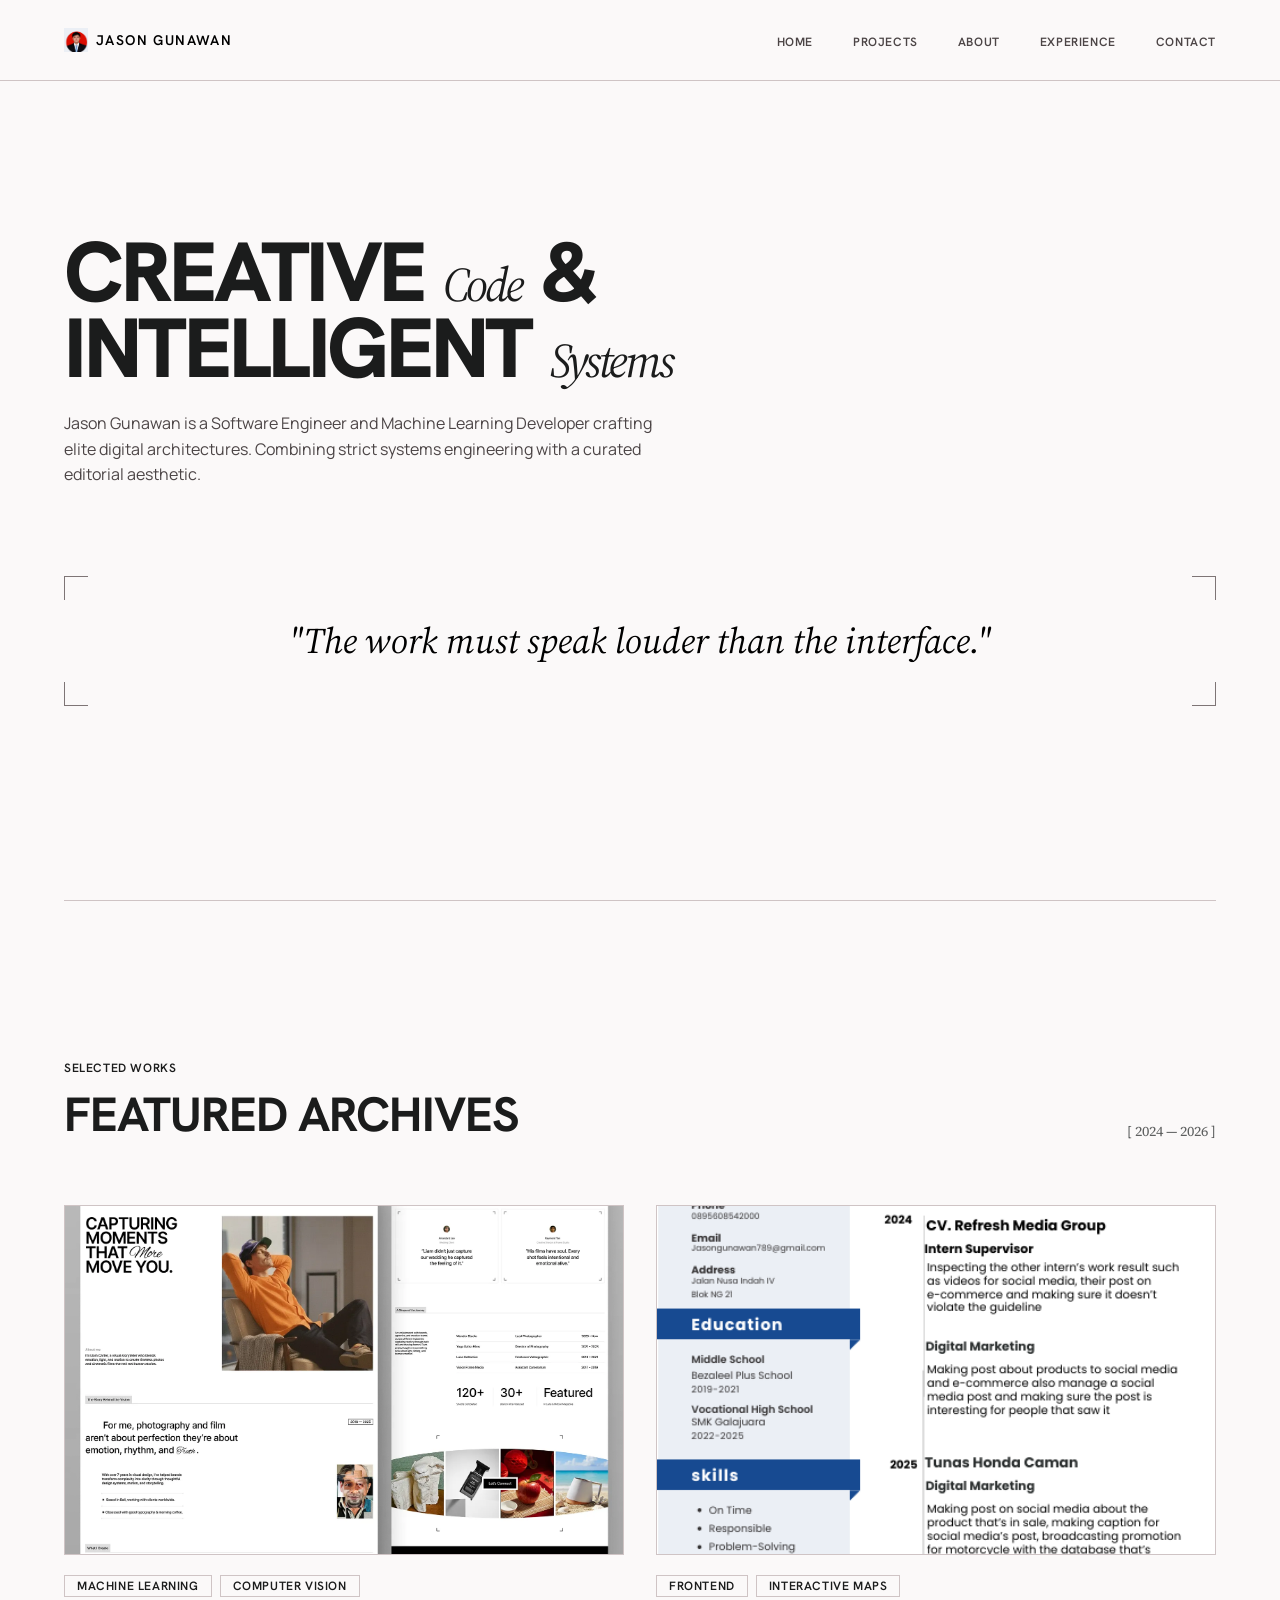
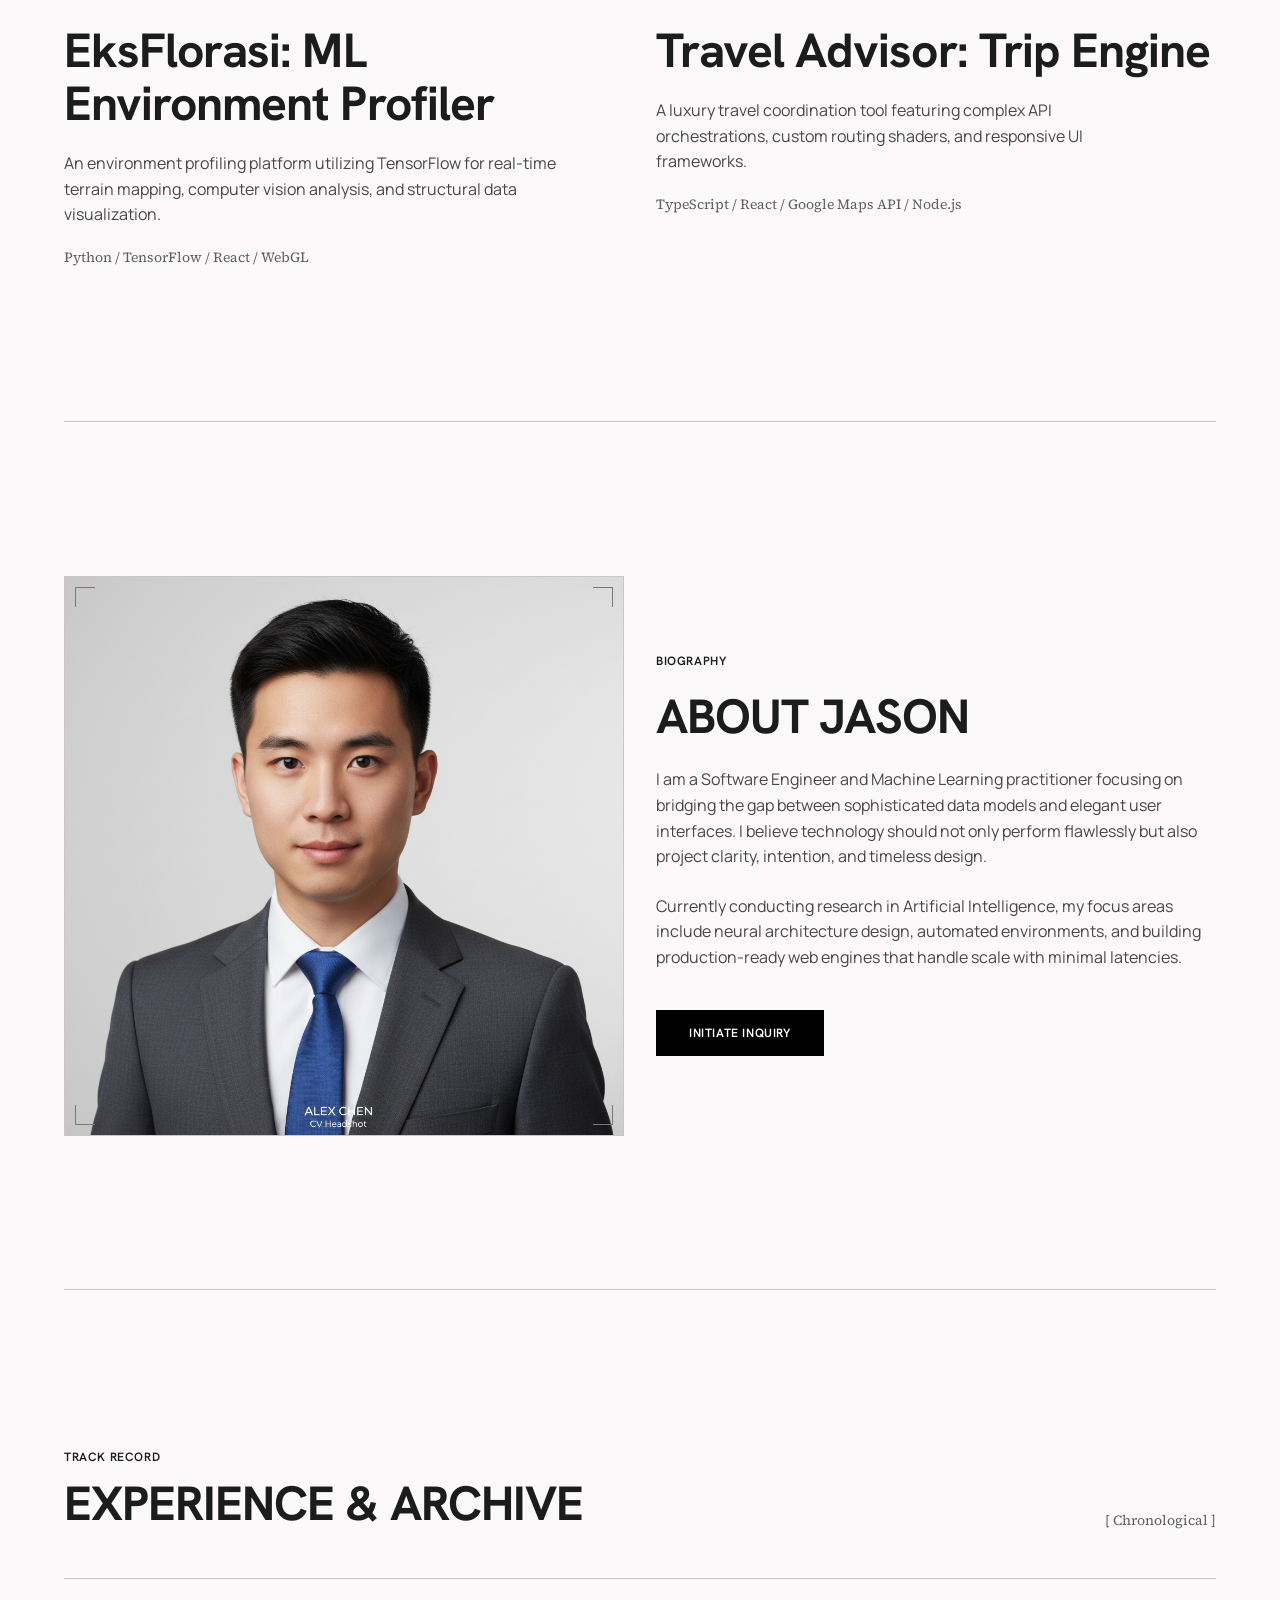
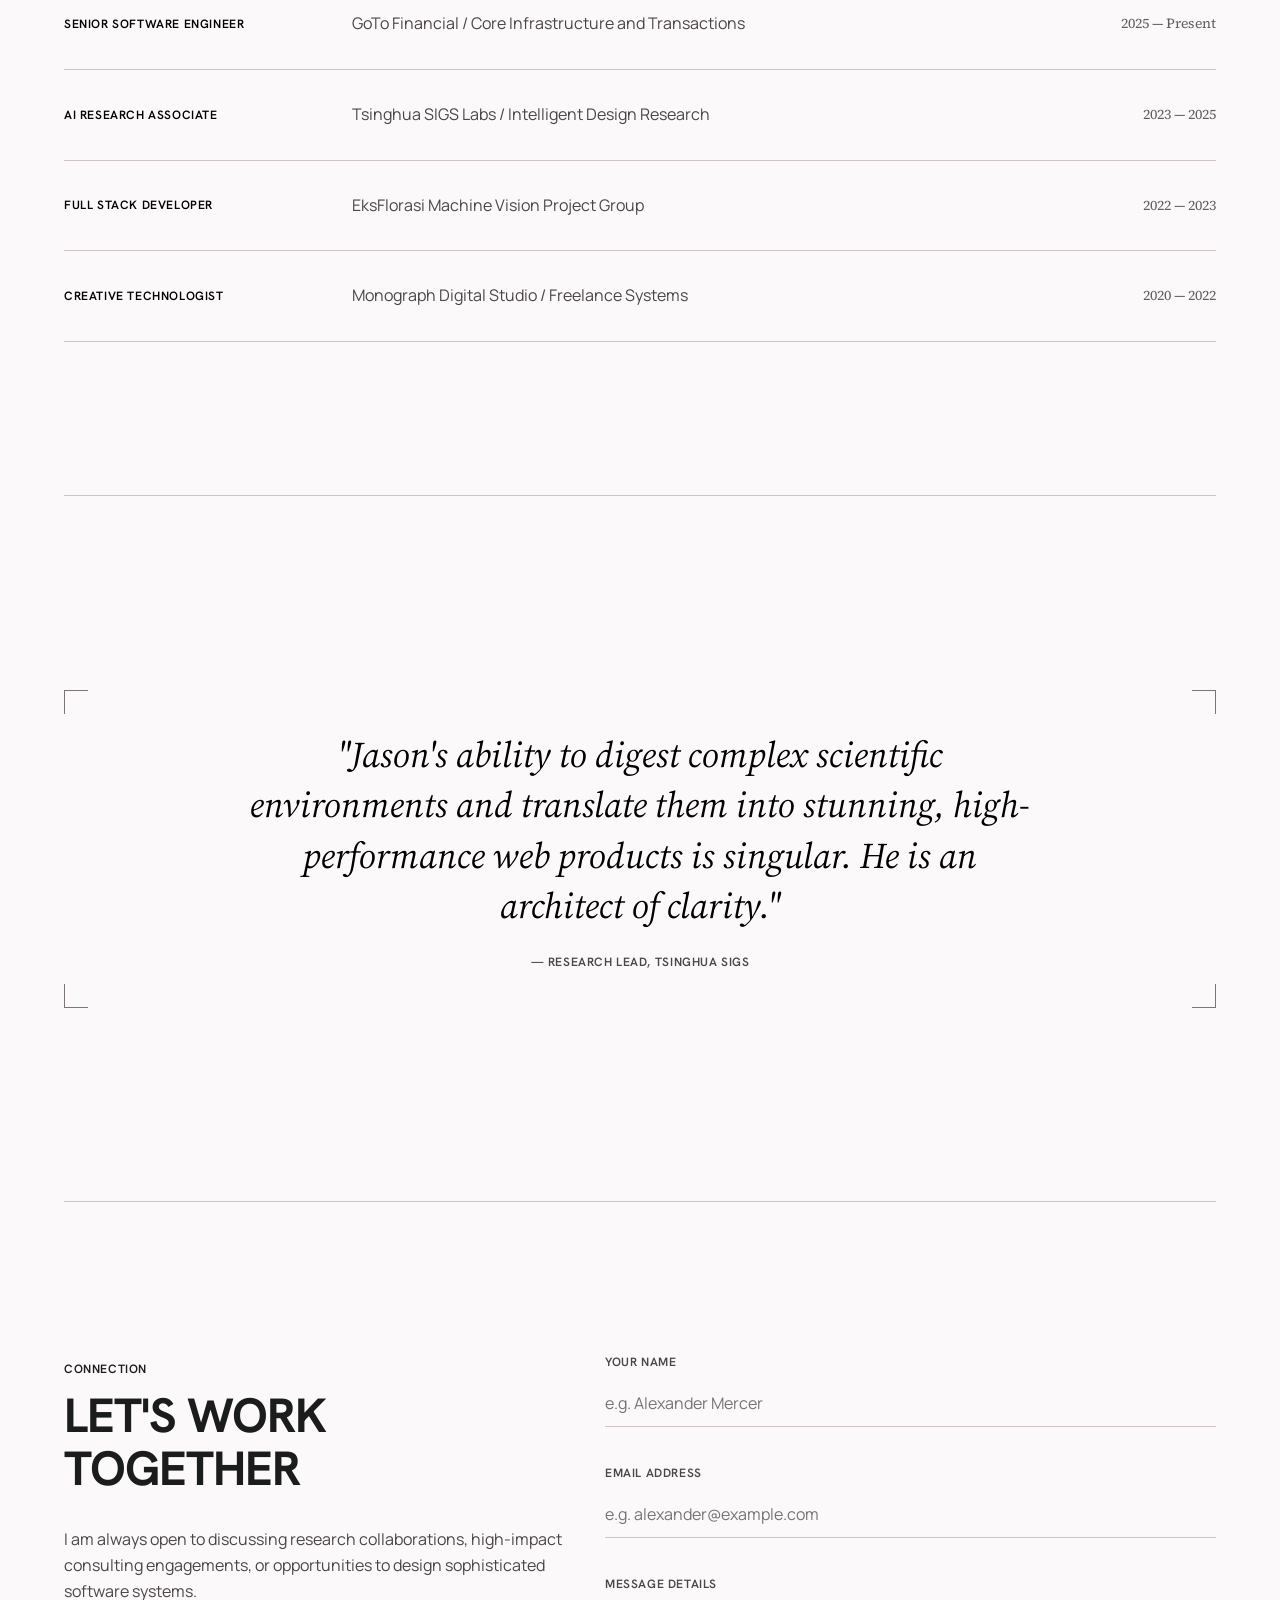
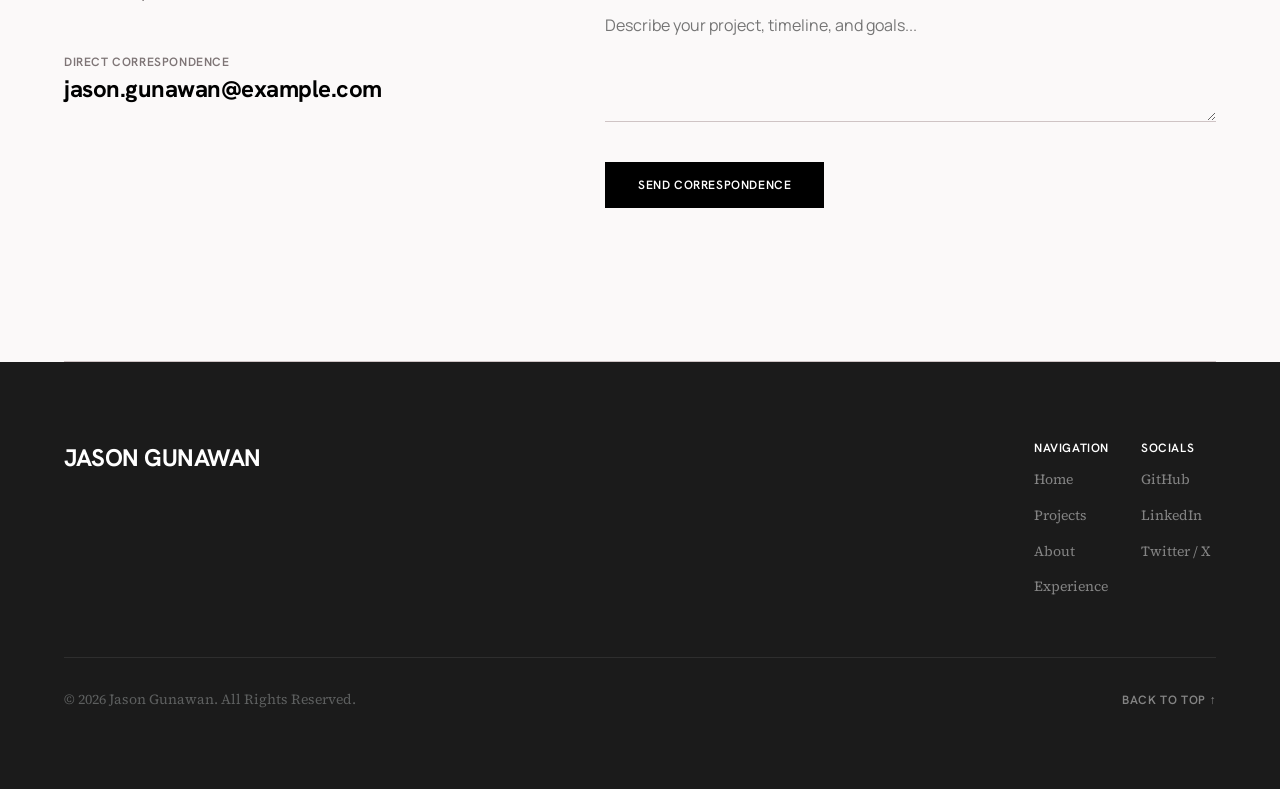
==== index.html @ 18cb8efb "Initial commit: Minimalist Editorial Portfolio for Jason Gunawan" ====
<!DOCTYPE html>
<html lang="en">
<head>
  <meta charset="UTF-8">
  <meta name="viewport" content="width=device-width, initial-scale=1.0">
  <title>Jason Gunawan — Portfolio</title>
  <meta name="description" content="Minimalist-editorial portfolio of Jason Gunawan, Software Engineer and AI Developer. Dedicated to creative code and intelligent systems.">
  <link rel="icon" type="image/png" href="assets/images/project-2.png">
  <link rel="stylesheet" href="index.css">
</head>
<body>

  <!-- Navigation Header -->
  <header class="nav-header">
    <div class="container nav-container">
      <a href="#" class="logo">
        <img src="assets/images/project-2.png" alt="Jason Gunawan Logo" style="width: 24px; height: 24px; object-fit: contain;">
        <span class="label-caps" style="font-size: 14px; letter-spacing: 0.1em;">JASON GUNAWAN</span>
      </a>
      <button class="menu-toggle" id="menu-toggle" aria-label="Toggle Menu">
        <span></span>
        <span></span>
        <span></span>
      </button>
      <ul class="nav-links" id="nav-links">
        <li><a href="#" class="label-caps">Home</a></li>
        <li><a href="#projects" class="label-caps">Projects</a></li>
        <li><a href="#about" class="label-caps">About</a></li>
        <li><a href="#experience" class="label-caps">Experience</a></li>
        <li><a href="#contact" class="label-caps">Contact</a></li>
      </ul>
    </div>
  </header>

  <!-- Hero Section -->
  <main class="container">
    <section class="hero">
      <div class="hero-text-wrap">
        <h1 class="display-lg">
          CREATIVE <span class="editorial-italic" style="text-transform: none;">Code</span> &amp;<br>
          INTELLIGENT <span class="editorial-italic" style="text-transform: none;">Systems</span>
        </h1>
        <p class="body-md hero-subtitle">
          Jason Gunawan is a Software Engineer and Machine Learning Developer crafting elite digital architectures. Combining strict systems engineering with a curated editorial aesthetic.
        </p>
      </div>

      <!-- Viewfinder Banner -->
      <div class="viewfinder-wrapper fade-in-section">
        <div class="viewfinder-corner-bl"></div>
        <div class="viewfinder-corner-br"></div>
        <p class="testimonial-quote">
          "The work must speak louder than the interface."
        </p>
      </div>
    </section>

    <!-- Projects Section -->
    <section class="section fade-in-section" id="projects">
      <div class="projects-header">
        <div>
          <span class="label-caps">Selected Works</span>
          <h2 class="headline-lg" style="margin-top: 12px;">FEATURED ARCHIVES</h2>
        </div>
        <span class="metadata">[ 2024 — 2026 ]</span>
      </div>

      <div class="project-grid">
        <!-- Project 1 -->
        <a href="#contact" class="project-card">
          <div class="project-img-frame">
            <img src="assets/images/project-1.png" alt="EksFlorasi Platform Mockup">
          </div>
          <div class="project-tags">
            <span class="chip-tag label-caps">Machine Learning</span>
            <span class="chip-tag label-caps">Computer Vision</span>
          </div>
          <h3 class="headline-lg project-title">EksFlorasi: ML Environment Profiler</h3>
          <p class="body-md project-desc">
            An environment profiling platform utilizing TensorFlow for real-time terrain mapping, computer vision analysis, and structural data visualization.
          </p>
          <span class="metadata">Python / TensorFlow / React / WebGL</span>
        </a>

        <!-- Project 2 -->
        <a href="#contact" class="project-card">
          <div class="project-img-frame">
            <img src="assets/images/project-3.png" alt="Travel Advisor Interface Mockup">
          </div>
          <div class="project-tags">
            <span class="chip-tag label-caps">Frontend</span>
            <span class="chip-tag label-caps">Interactive Maps</span>
          </div>
          <h3 class="headline-lg project-title">Travel Advisor: Trip Engine</h3>
          <p class="body-md project-desc">
            A luxury travel coordination tool featuring complex API orchestrations, custom routing shaders, and responsive UI frameworks.
          </p>
          <span class="metadata">TypeScript / React / Google Maps API / Node.js</span>
        </a>
      </div>
    </section>

    <!-- About Section -->
    <section class="section fade-in-section" id="about">
      <div class="about-grid">
        <div class="about-headshot-container">
          <div class="about-headshot-corner-bl"></div>
          <div class="about-headshot-corner-br"></div>
          <img src="assets/images/headshot.png" alt="Jason Gunawan Headshot">
        </div>

        <div class="about-info">
          <span class="label-caps">Biography</span>
          <h2 class="headline-lg">ABOUT JASON</h2>
          <p class="body-md">
            I am a Software Engineer and Machine Learning practitioner focusing on bridging the gap between sophisticated data models and elegant user interfaces. I believe technology should not only perform flawlessly but also project clarity, intention, and timeless design.
          </p>
          <p class="body-md">
            Currently conducting research in Artificial Intelligence, my focus areas include neural architecture design, automated environments, and building production-ready web engines that handle scale with minimal latencies.
          </p>
          <a href="#contact" class="btn-primary label-caps" style="margin-top: 16px;">Initiate Inquiry</a>
        </div>
      </div>
    </section>

    <!-- Experience / Services Section -->
    <section class="section fade-in-section" id="experience">
      <div class="projects-header" style="margin-bottom: 48px;">
        <div>
          <span class="label-caps">Track Record</span>
          <h2 class="headline-lg" style="margin-top: 12px;">EXPERIENCE &amp; ARCHIVE</h2>
        </div>
        <span class="metadata">[ Chronological ]</span>
      </div>

      <div class="table-list">
        <div class="table-row">
          <div class="table-role label-caps">Senior Software Engineer</div>
          <div class="table-company body-md">GoTo Financial / Core Infrastructure and Transactions</div>
          <div class="table-date metadata">2025 — Present</div>
        </div>
        <div class="table-row">
          <div class="table-role label-caps">AI Research Associate</div>
          <div class="table-company body-md">Tsinghua SIGS Labs / Intelligent Design Research</div>
          <div class="table-date metadata">2023 — 2025</div>
        </div>
        <div class="table-row">
          <div class="table-role label-caps">Full Stack Developer</div>
          <div class="table-company body-md">EksFlorasi Machine Vision Project Group</div>
          <div class="table-date metadata">2022 — 2023</div>
        </div>
        <div class="table-row">
          <div class="table-role label-caps">Creative Technologist</div>
          <div class="table-company body-md">Monograph Digital Studio / Freelance Systems</div>
          <div class="table-date metadata">2020 — 2022</div>
        </div>
      </div>
    </section>

    <!-- Testimonials / Viewfinder Quote -->
    <section class="section fade-in-section">
      <div class="viewfinder-wrapper">
        <div class="viewfinder-corner-bl"></div>
        <div class="viewfinder-corner-br"></div>
        <blockquote class="testimonial-quote">
          "Jason's ability to digest complex scientific environments and translate them into stunning, high-performance web products is singular. He is an architect of clarity."
        </blockquote>
        <p class="testimonial-author label-caps">— Research Lead, Tsinghua SIGS</p>
      </div>
    </section>

    <!-- Contact Section -->
    <section class="section fade-in-section" id="contact" style="border-bottom: 1px solid var(--outline-variant); margin-bottom: 0; padding-bottom: var(--section-gap);">
      <div class="contact-section">
        <div class="contact-info">
          <div>
            <span class="label-caps">Connection</span>
            <h2 class="headline-lg" style="margin-top: 12px;">LET'S WORK<br>TOGETHER</h2>
          </div>
          <p class="body-md">
            I am always open to discussing research collaborations, high-impact consulting engagements, or opportunities to design sophisticated software systems.
          </p>
          <div style="margin-top: 20px;">
            <p class="label-caps" style="color: var(--outline); margin-bottom: 8px;">Direct Correspondence</p>
            <a href="mailto:jason.gunawan@example.com" class="headline-lg" style="text-decoration: none; color: var(--primary); font-size: 24px;">jason.gunawan@example.com</a>
          </div>
        </div>

        <form class="contact-form" id="contact-form">
          <div class="form-group">
            <label for="name" class="label-caps">Your Name</label>
            <input type="text" id="name" class="input-field" placeholder="e.g. Alexander Mercer" required>
          </div>
          <div class="form-group">
            <label for="email" class="label-caps">Email Address</label>
            <input type="email" id="email" class="input-field" placeholder="e.g. alexander@example.com" required>
          </div>
          <div class="form-group">
            <label for="message" class="label-caps">Message Details</label>
            <textarea id="message" class="input-field" placeholder="Describe your project, timeline, and goals..." required></textarea>
          </div>
          <button type="submit" class="btn-primary label-caps">Send Correspondence</button>
        </form>
      </div>
    </section>
  </main>

  <!-- Footer -->
  <footer class="footer">
    <div class="container footer-container">
      <div class="footer-top">
        <div class="footer-logo">
          JASON GUNAWAN
        </div>
        <div class="footer-links-grid">
          <div class="footer-col">
            <h4 class="label-caps">Navigation</h4>
            <a href="#" class="metadata">Home</a>
            <a href="#projects" class="metadata">Projects</a>
            <a href="#about" class="metadata">About</a>
            <a href="#experience" class="metadata">Experience</a>
          </div>
          <div class="footer-col">
            <h4 class="label-caps">Socials</h4>
            <a href="https://github.com/jasandgun" target="_blank" class="metadata">GitHub</a>
            <a href="https://linkedin.com" target="_blank" class="metadata">LinkedIn</a>
            <a href="https://twitter.com" target="_blank" class="metadata">Twitter / X</a>
          </div>
        </div>
      </div>
      <div class="footer-bottom">
        <span class="metadata">© 2026 Jason Gunawan. All Rights Reserved.</span>
        <a href="#" class="label-caps" style="color: var(--on-primary-container); text-decoration: none;">Back to top ↑</a>
      </div>
    </div>
  </footer>

  <script src="index.js"></script>
</body>
</html>
---- index.css ----
/*
 * Monograph Editorial Design System
 * Built for Jason Gunawan's Portfolio
 */

@import url('https://fonts.googleapis.com/css2?family=Hanken+Grotesk:ital,wght@0,400;0,600;0,700;0,800;1,600;1,700;1,800&family=Manrope:wght@400;500;600;700&family=Source+Serif+4:ital,opsz,wght@0,8..60,400;1,8..60,400;1,8..60,400&display=swap');

:root {
  /* Color Palette */
  --surface: #fbf9f9;
  --surface-dim: #dbdad9;
  --surface-bright: #fbf9f9;
  --surface-container-lowest: #ffffff;
  --surface-container-low: #f5f3f3;
  --surface-container: #efeded;
  --surface-container-high: #e9e8e7;
  --surface-container-highest: #e3e2e2;
  --on-surface: #1b1c1c;
  --on-surface-variant: #4c4546;
  --inverse-surface: #303031;
  --inverse-on-surface: #f2f0f0;
  --outline: #7e7576;
  --outline-variant: #cfc4c5;
  --surface-tint: #5e5e5e;
  
  --primary: #000000;
  --on-primary: #ffffff;
  --primary-container: #1b1b1b;
  --on-primary-container: #848484;
  
  --secondary: #5d5f5f;
  --on-secondary: #ffffff;
  --secondary-container: #dcdddd;
  --on-secondary-container: #5f6161;
  
  --background: #fbf9f9;
  --on-background: #1b1c1c;
  
  /* Layout Spacing */
  --container-max: 1440px;
  --gutter: 32px;
  --margin-desktop: 64px;
  --margin-mobile: 24px;
  --section-gap: clamp(80px, 12vw, 160px);
}

/* Reset & Base Styles */
*, *::before, *::after {
  box-sizing: border-box;
  margin: 0;
  padding: 0;
}

html {
  scroll-behavior: smooth;
  background-color: var(--background);
  color: var(--on-background);
  font-family: 'Manrope', sans-serif;
  -webkit-font-smoothing: antialiased;
  -moz-osx-font-smoothing: grayscale;
}

body {
  overflow-x: hidden;
}

/* Typography Classes */
.display-lg {
  font-family: 'Hanken Grotesk', sans-serif;
  font-size: clamp(3.2rem, 8vw, 5.25rem); /* 84px equivalent */
  font-weight: 800;
  line-height: 0.9;
  letter-spacing: -0.04em;
  text-transform: uppercase;
}

.headline-lg {
  font-family: 'Hanken Grotesk', sans-serif;
  font-size: clamp(2rem, 4.5vw, 3rem); /* 48px equivalent */
  font-weight: 700;
  line-height: 1.1;
  letter-spacing: -0.02em;
}

@media (max-width: 768px) {
  .headline-lg {
    font-size: 2rem; /* 32px - headline-lg-mobile */
    line-height: 1.15;
  }
}

.editorial-italic {
  font-family: 'Source Serif 4', serif;
  font-style: italic;
  font-size: clamp(2rem, 4.5vw, 3rem);
  font-weight: 400;
  line-height: 1.1;
}

.body-md {
  font-family: 'Manrope', sans-serif;
  font-size: 16px;
  font-weight: 400;
  line-height: 1.6;
  color: var(--on-surface-variant);
}

.label-caps {
  font-family: 'Hanken Grotesk', sans-serif;
  font-size: 12px;
  font-weight: 600;
  line-height: 1.0;
  letter-spacing: 0.05em;
  text-transform: uppercase;
}

.metadata {
  font-family: 'Source Serif 4', serif;
  font-size: 14px;
  font-weight: 400;
  line-height: 1.4;
  color: var(--secondary);
}

/* Layout Utilities */
.container {
  max-width: var(--container-max);
  margin: 0 auto;
  padding: 0 var(--margin-desktop);
}

@media (max-width: 768px) {
  .container {
    padding: 0 var(--margin-mobile);
  }
}

.section {
  padding: var(--section-gap) 0;
  border-top: 1px solid var(--outline-variant);
}

/* Navigation */
.nav-header {
  position: fixed;
  top: 0;
  left: 0;
  width: 100%;
  z-index: 100;
  background-color: rgba(251, 249, 249, 0.9);
  backdrop-filter: blur(10px);
  border-bottom: 1px solid var(--outline-variant);
  transition: all 0.3s ease;
}

.nav-container {
  display: flex;
  justify-content: space-between;
  align-items: center;
  height: 80px;
}

.logo {
  text-decoration: none;
  color: var(--primary);
  display: flex;
  align-items: center;
  gap: 8px;
}

.logo-icon {
  width: 16px;
  height: 16px;
  background-color: var(--primary);
  display: inline-block;
}

.nav-links {
  display: flex;
  gap: 40px;
  list-style: none;
}

.nav-links a {
  text-decoration: none;
  color: var(--on-surface-variant);
  transition: color 0.2s ease;
}

.nav-links a:hover {
  color: var(--primary);
}

/* Hamburger mobile menu */
.menu-toggle {
  display: none;
  background: none;
  border: none;
  cursor: pointer;
  width: 24px;
  height: 24px;
  position: relative;
}

.menu-toggle span {
  display: block;
  width: 100%;
  height: 2px;
  background-color: var(--primary);
  position: absolute;
  left: 0;
  transition: all 0.3s ease;
}

.menu-toggle span:nth-child(1) { top: 6px; }
.menu-toggle span:nth-child(2) { top: 12px; }
.menu-toggle span:nth-child(3) { top: 18px; }

.menu-toggle.active span:nth-child(1) {
  transform: rotate(45deg);
  top: 12px;
}
.menu-toggle.active span:nth-child(2) {
  opacity: 0;
}
.menu-toggle.active span:nth-child(3) {
  transform: rotate(-45deg);
  top: 12px;
}

@media (max-width: 768px) {
  .menu-toggle {
    display: block;
  }
  .nav-links {
    position: fixed;
    top: 80px;
    right: -100%;
    width: 100%;
    height: calc(100vh - 80px);
    background-color: var(--background);
    flex-direction: column;
    align-items: center;
    padding-top: 60px;
    gap: 40px;
    transition: right 0.4s cubic-bezier(0.25, 1, 0.5, 1);
    border-top: 1px solid var(--outline-variant);
  }
  .nav-links.active {
    right: 0;
  }
}

/* Hero Section */
.hero {
  padding-top: calc(80px + var(--section-gap));
  padding-bottom: var(--section-gap);
  display: flex;
  flex-direction: column;
  gap: 48px;
}

.hero-text-wrap {
  max-width: 1100px;
}

.hero-subtitle {
  color: var(--on-surface-variant);
  margin-top: 24px;
  max-width: 600px;
}

/* Corner Brackets / Viewfinder Component */
.viewfinder-wrapper {
  position: relative;
  padding: 40px;
  margin: 40px 0;
}

.viewfinder-wrapper::before,
.viewfinder-wrapper::after,
.viewfinder-corner-bl,
.viewfinder-corner-br {
  content: '';
  position: absolute;
  width: 24px;
  height: 24px;
  border: 1px solid var(--outline);
  pointer-events: none;
}

.viewfinder-wrapper::before {
  top: 0;
  left: 0;
  border-right: none;
  border-bottom: none;
}

.viewfinder-wrapper::after {
  top: 0;
  right: 0;
  border-left: none;
  border-bottom: none;
}

.viewfinder-corner-bl {
  bottom: 0;
  left: 0;
  border-right: none;
  border-top: none;
}

.viewfinder-corner-br {
  bottom: 0;
  right: 0;
  border-left: none;
  border-top: none;
}

/* Testimonials / Viewfinder Quote */
.testimonial-quote {
  font-family: 'Source Serif 4', serif;
  font-size: clamp(1.5rem, 3.5vw, 2.25rem);
  font-style: italic;
  line-height: 1.4;
  text-align: center;
  max-width: 800px;
  margin: 0 auto;
  color: var(--primary);
}

.testimonial-author {
  text-align: center;
  margin-top: 24px;
  color: var(--on-surface-variant);
}

/* About Section & Headshot */
.about-grid {
  display: grid;
  grid-template-columns: 1fr 1fr;
  gap: var(--gutter);
  align-items: center;
}

@media (max-width: 768px) {
  .about-grid {
    grid-template-columns: 1fr;
    gap: 48px;
  }
}

.about-headshot-container {
  width: 100%;
  aspect-ratio: 1;
  overflow: hidden;
  border: 1px solid var(--outline-variant);
  position: relative;
}

.about-headshot-container::before,
.about-headshot-container::after,
.about-headshot-corner-bl,
.about-headshot-corner-br {
  content: '';
  position: absolute;
  width: 20px;
  height: 20px;
  border: 1px solid var(--outline);
  z-index: 2;
  pointer-events: none;
}

.about-headshot-container::before { top: 10px; left: 10px; border-right: none; border-bottom: none; }
.about-headshot-container::after { top: 10px; right: 10px; border-left: none; border-bottom: none; }
.about-headshot-corner-bl { bottom: 10px; left: 10px; border-right: none; border-top: none; }
.about-headshot-corner-br { bottom: 10px; right: 10px; border-left: none; border-top: none; }

.about-headshot-container img {
  width: 100%;
  height: 100%;
  object-fit: cover;
  transition: transform 0.6s ease;
}

.about-headshot-container:hover img {
  transform: scale(1.03);
}

.about-info {
  display: flex;
  flex-direction: column;
  gap: 24px;
}

/* Project Cards & Previews */
.projects-header {
  margin-bottom: 64px;
  display: flex;
  justify-content: space-between;
  align-items: flex-end;
}

.project-grid {
  display: grid;
  grid-template-columns: repeat(2, 1fr);
  gap: 64px var(--gutter);
}

@media (max-width: 768px) {
  .project-grid {
    grid-template-columns: 1fr;
    gap: 48px;
  }
}

.project-card {
  display: flex;
  flex-direction: column;
  gap: 20px;
  text-decoration: none;
  color: inherit;
}

.project-img-frame {
  width: 100%;
  aspect-ratio: 16 / 10;
  overflow: hidden;
  position: relative;
  background-color: var(--surface-container-low);
  border: 1px solid var(--outline-variant);
}

.project-img-frame img {
  width: 100%;
  height: 100%;
  object-fit: cover;
  transition: transform 0.8s cubic-bezier(0.25, 1, 0.5, 1);
}

.project-card:hover .project-img-frame img {
  transform: scale(1.05);
}

.project-tags {
  display: flex;
  gap: 8px;
}

.chip-tag {
  display: inline-block;
  padding: 4px 12px;
  border: 1px solid var(--outline-variant);
  border-radius: 0;
  background: none;
}

.project-title {
  margin: 8px 0 0 0;
}

.project-desc {
  max-width: 90%;
}

/* Experience List (Table Style) */
.table-list {
  display: flex;
  flex-direction: column;
  width: 100%;
  border-top: 1px solid var(--outline-variant);
}

.table-row {
  display: grid;
  grid-template-columns: 1fr 2fr 1fr;
  align-items: center;
  padding: 32px 0;
  border-bottom: 1px solid var(--outline-variant);
  transition: background-color 0.3s ease;
  position: relative;
}

.table-row:hover {
  background-color: var(--surface-container-low);
  padding-left: 16px;
  padding-right: 16px;
}

.table-row {
  transition: all 0.3s cubic-bezier(0.25, 1, 0.5, 1);
}

@media (max-width: 768px) {
  .table-row {
    grid-template-columns: 1fr;
    gap: 12px;
    padding: 24px 0;
  }
  .table-row:hover {
    padding-left: 0;
    padding-right: 0;
    background: none;
  }
}

.table-role {
  font-weight: 600;
  color: var(--primary);
}

.table-company {
  color: var(--on-surface-variant);
}

.table-date {
  text-align: right;
}

@media (max-width: 768px) {
  .table-date {
    text-align: left;
  }
}

/* Inputs & Contact Forms */
.contact-section {
  display: grid;
  grid-template-columns: 1fr 1.2fr;
  gap: var(--gutter);
}

@media (max-width: 768px) {
  .contact-section {
    grid-template-columns: 1fr;
    gap: 60px;
  }
}

.contact-info {
  display: flex;
  flex-direction: column;
  gap: 32px;
}

.contact-form {
  display: flex;
  flex-direction: column;
  gap: 40px;
}

.form-group {
  display: flex;
  flex-direction: column;
  gap: 12px;
}

.form-group label {
  color: var(--on-surface-variant);
}

.input-field {
  border: none;
  border-bottom: 1px solid var(--outline-variant);
  background: none;
  padding: 12px 0;
  font-family: 'Manrope', sans-serif;
  font-size: 16px;
  color: var(--primary);
  outline: none;
  transition: border-bottom-color 0.2s ease;
  border-radius: 0;
}

.input-field:focus {
  border-bottom-color: var(--primary);
}

textarea.input-field {
  resize: vertical;
  min-height: 120px;
}

/* Buttons */
.btn-primary {
  display: inline-flex;
  align-items: center;
  justify-content: center;
  background-color: var(--primary);
  color: var(--on-primary);
  border: 1px solid var(--primary);
  padding: 16px 32px;
  cursor: pointer;
  transition: all 0.3s cubic-bezier(0.25, 1, 0.5, 1);
  border-radius: 0;
  align-self: flex-start;
  text-decoration: none;
}

.btn-primary:hover {
  background-color: transparent;
  color: var(--primary);
}

/* Footer Section */
.footer {
  background-color: var(--primary-container);
  color: var(--on-primary-container);
  padding: 80px 0;
  border-top: none;
}

.footer-container {
  display: flex;
  flex-direction: column;
  gap: 60px;
}

.footer-top {
  display: flex;
  justify-content: space-between;
  align-items: flex-start;
  flex-wrap: wrap;
  gap: 40px;
}

.footer-logo {
  color: var(--on-primary);
  font-size: 24px;
  font-weight: 700;
  letter-spacing: -0.02em;
  font-family: 'Hanken Grotesk', sans-serif;
}

.footer-links-grid {
  display: grid;
  grid-template-columns: repeat(2, 1fr);
  gap: 40px var(--gutter);
}

.footer-col {
  display: flex;
  flex-direction: column;
  gap: 16px;
}

.footer-col h4 {
  color: var(--on-primary);
}

.footer-col a {
  color: var(--on-primary-container);
  text-decoration: none;
  transition: color 0.2s ease;
}

.footer-col a:hover {
  color: var(--on-primary);
}

.footer-bottom {
  display: flex;
  justify-content: space-between;
  align-items: center;
  border-top: 1px solid #2e2e2e;
  padding-top: 32px;
  flex-wrap: wrap;
  gap: 20px;
}

/* Micro-animations and details */
.fade-in-section {
  opacity: 0;
  transform: translateY(20px);
  transition: opacity 0.8s ease-out, transform 0.8s ease-out;
}

.fade-in-section.is-visible {
  opacity: 1;
  transform: translateY(0);
}
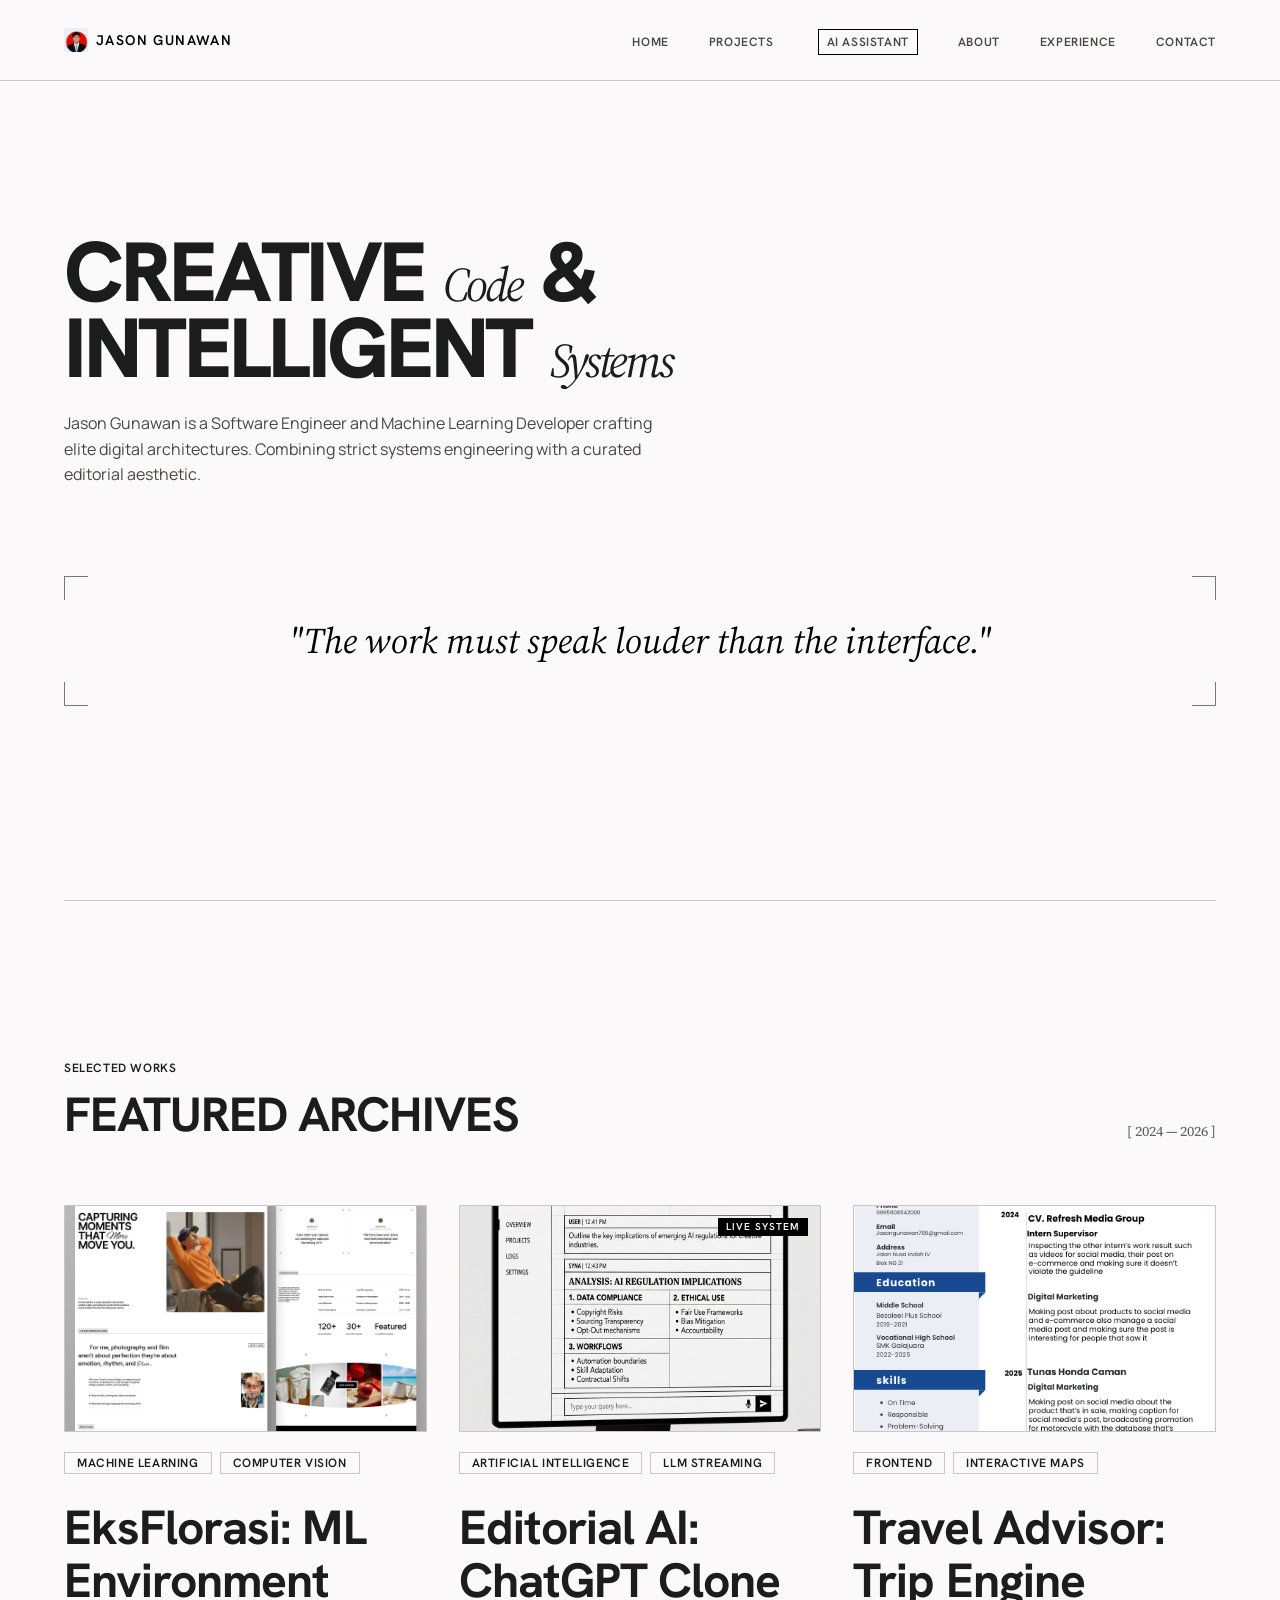
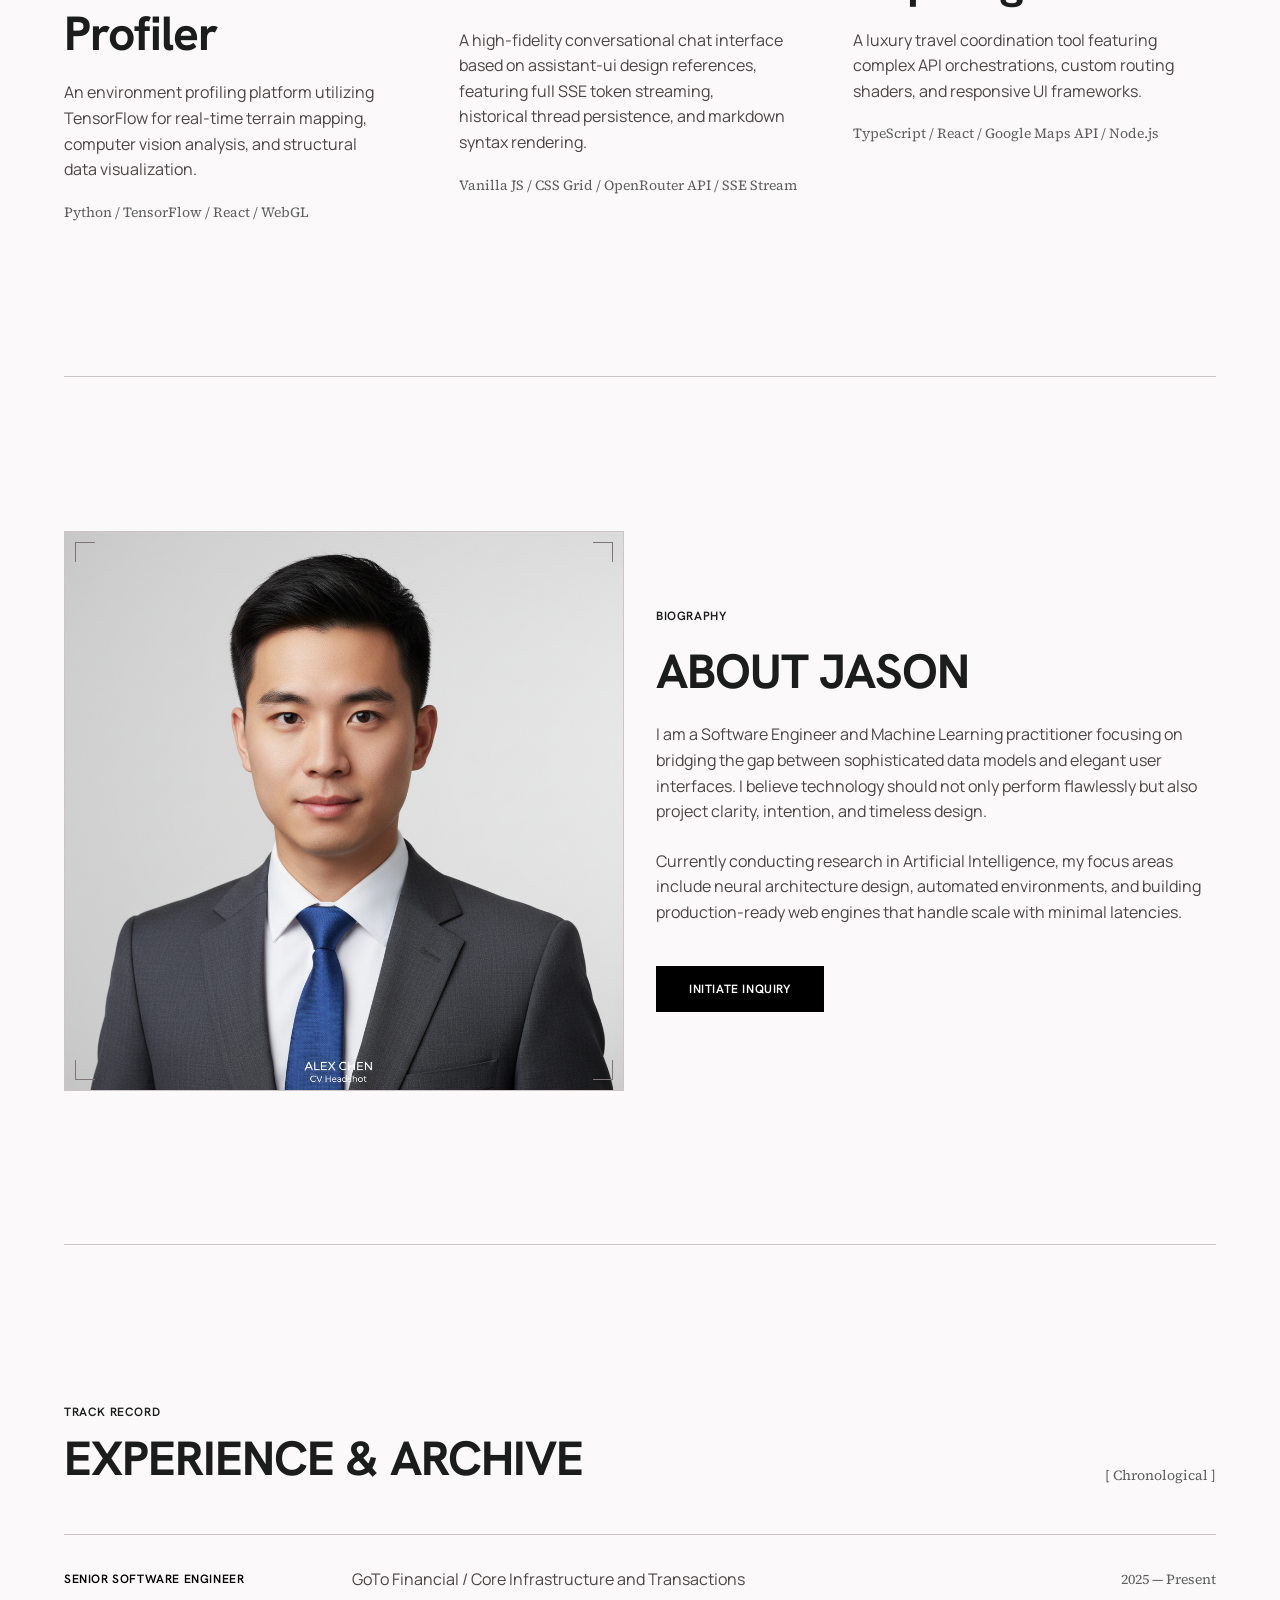
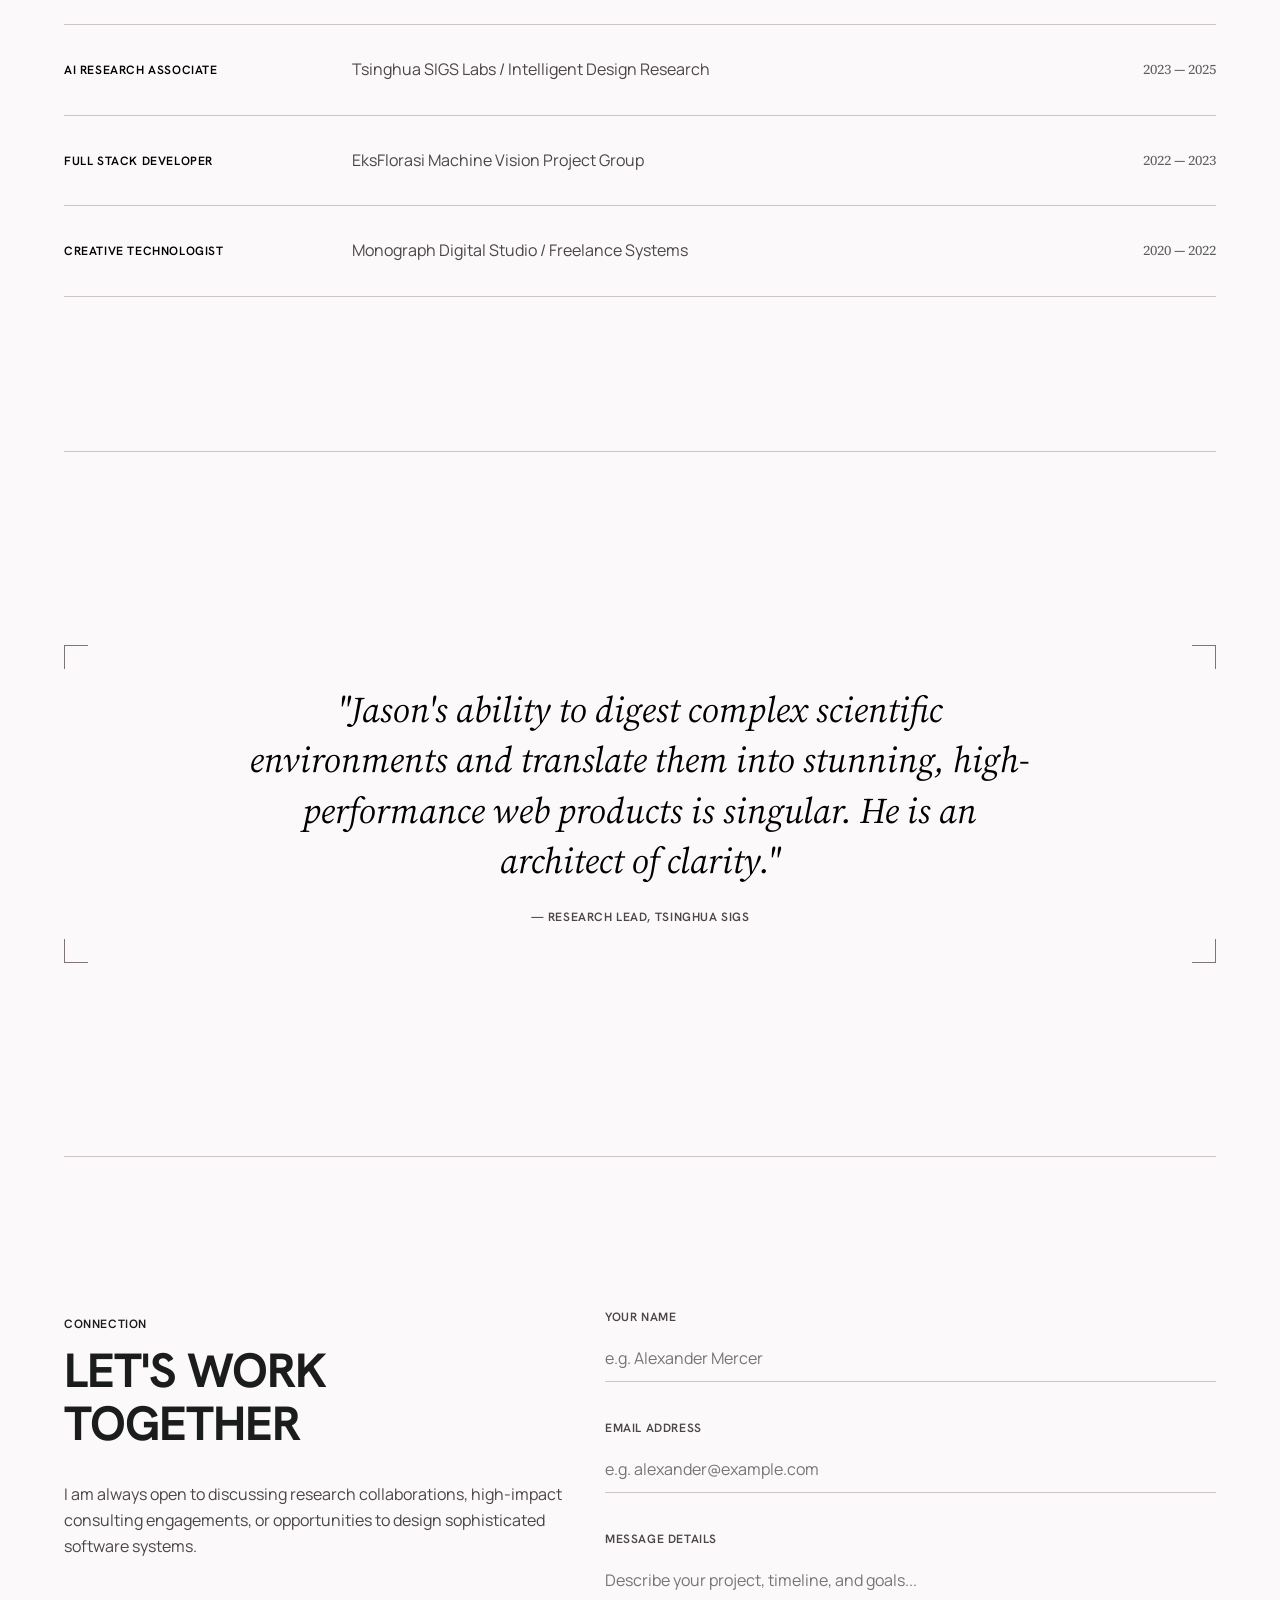
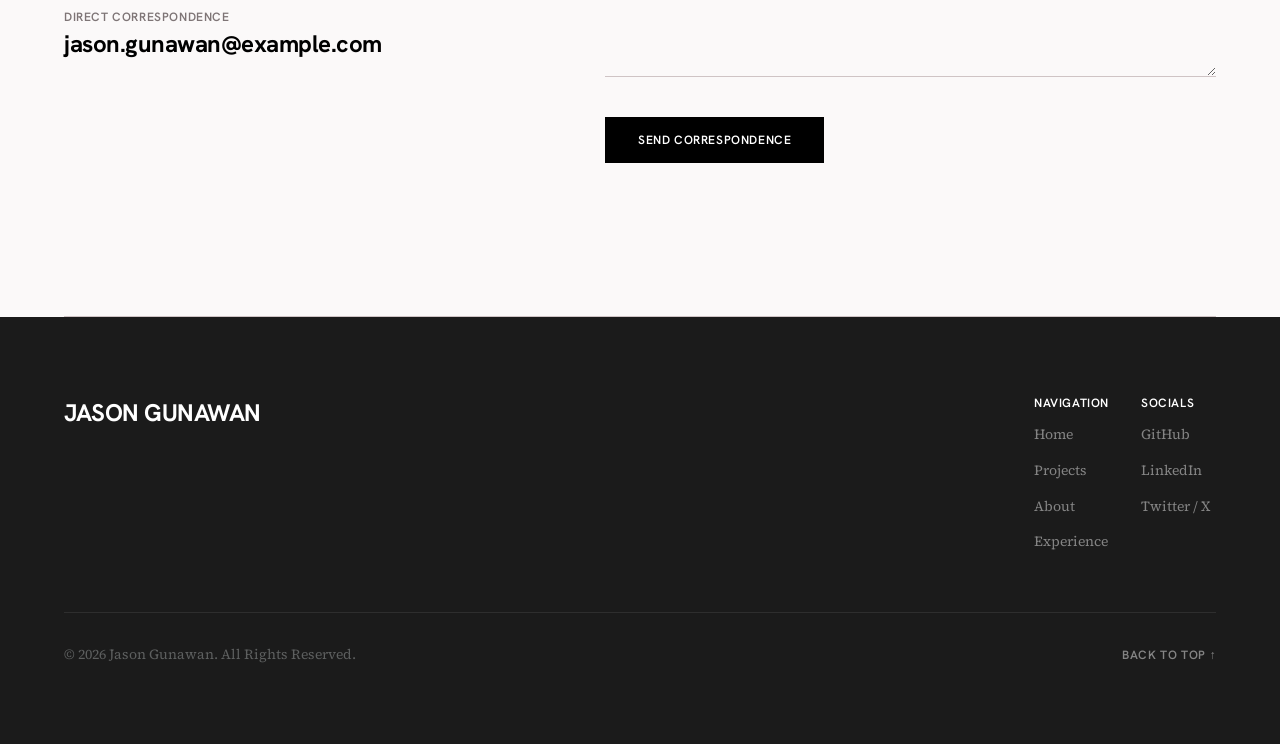
==== commit 2faf7f4b: "feat: integrate premium AI Chat Assistant ChatGPT clone" ====
--- a/index.html
+++ b/index.html
@@ -25,6 +25,7 @@
       <ul class="nav-links" id="nav-links">
         <li><a href="#" class="label-caps">Home</a></li>
         <li><a href="#projects" class="label-caps">Projects</a></li>
+        <li><a href="chat.html" class="label-caps" style="border: 1px solid var(--primary); padding: 4px 8px; margin-left: 4px;">AI Assistant</a></li>
         <li><a href="#about" class="label-caps">About</a></li>
         <li><a href="#experience" class="label-caps">Experience</a></li>
         <li><a href="#contact" class="label-caps">Contact</a></li>
@@ -82,7 +83,24 @@
           <span class="metadata">Python / TensorFlow / React / WebGL</span>
         </a>
 
-        <!-- Project 2 -->
+        <!-- Project 2 (Live AI Assistant) -->
+        <a href="chat.html" class="project-card" style="position: relative;">
+          <div class="project-img-frame">
+            <img src="assets/images/project-chat.png" alt="AI Chat Assistant (ChatGPT Clone) Mockup">
+            <span class="label-caps" style="position: absolute; top: 12px; right: 12px; background: var(--primary); color: var(--on-primary); padding: 4px 8px; font-size: 10px; z-index: 5; letter-spacing: 0.1em;">Live System</span>
+          </div>
+          <div class="project-tags">
+            <span class="chip-tag label-caps">Artificial Intelligence</span>
+            <span class="chip-tag label-caps">LLM Streaming</span>
+          </div>
+          <h3 class="headline-lg project-title">Editorial AI: ChatGPT Clone</h3>
+          <p class="body-md project-desc">
+            A high-fidelity conversational chat interface based on assistant-ui design references, featuring full SSE token streaming, historical thread persistence, and markdown syntax rendering.
+          </p>
+          <span class="metadata">Vanilla JS / CSS Grid / OpenRouter API / SSE Stream</span>
+        </a>
+
+        <!-- Project 3 -->
         <a href="#contact" class="project-card">
           <div class="project-img-frame">
             <img src="assets/images/project-3.png" alt="Travel Advisor Interface Mockup">
--- a/index.css
+++ b/index.css
@@ -403,8 +403,14 @@
 
 .project-grid {
   display: grid;
-  grid-template-columns: repeat(2, 1fr);
+  grid-template-columns: repeat(3, 1fr);
   gap: 64px var(--gutter);
+}
+
+@media (max-width: 1024px) {
+  .project-grid {
+    grid-template-columns: repeat(2, 1fr);
+  }
 }
 
 @media (max-width: 768px) {
